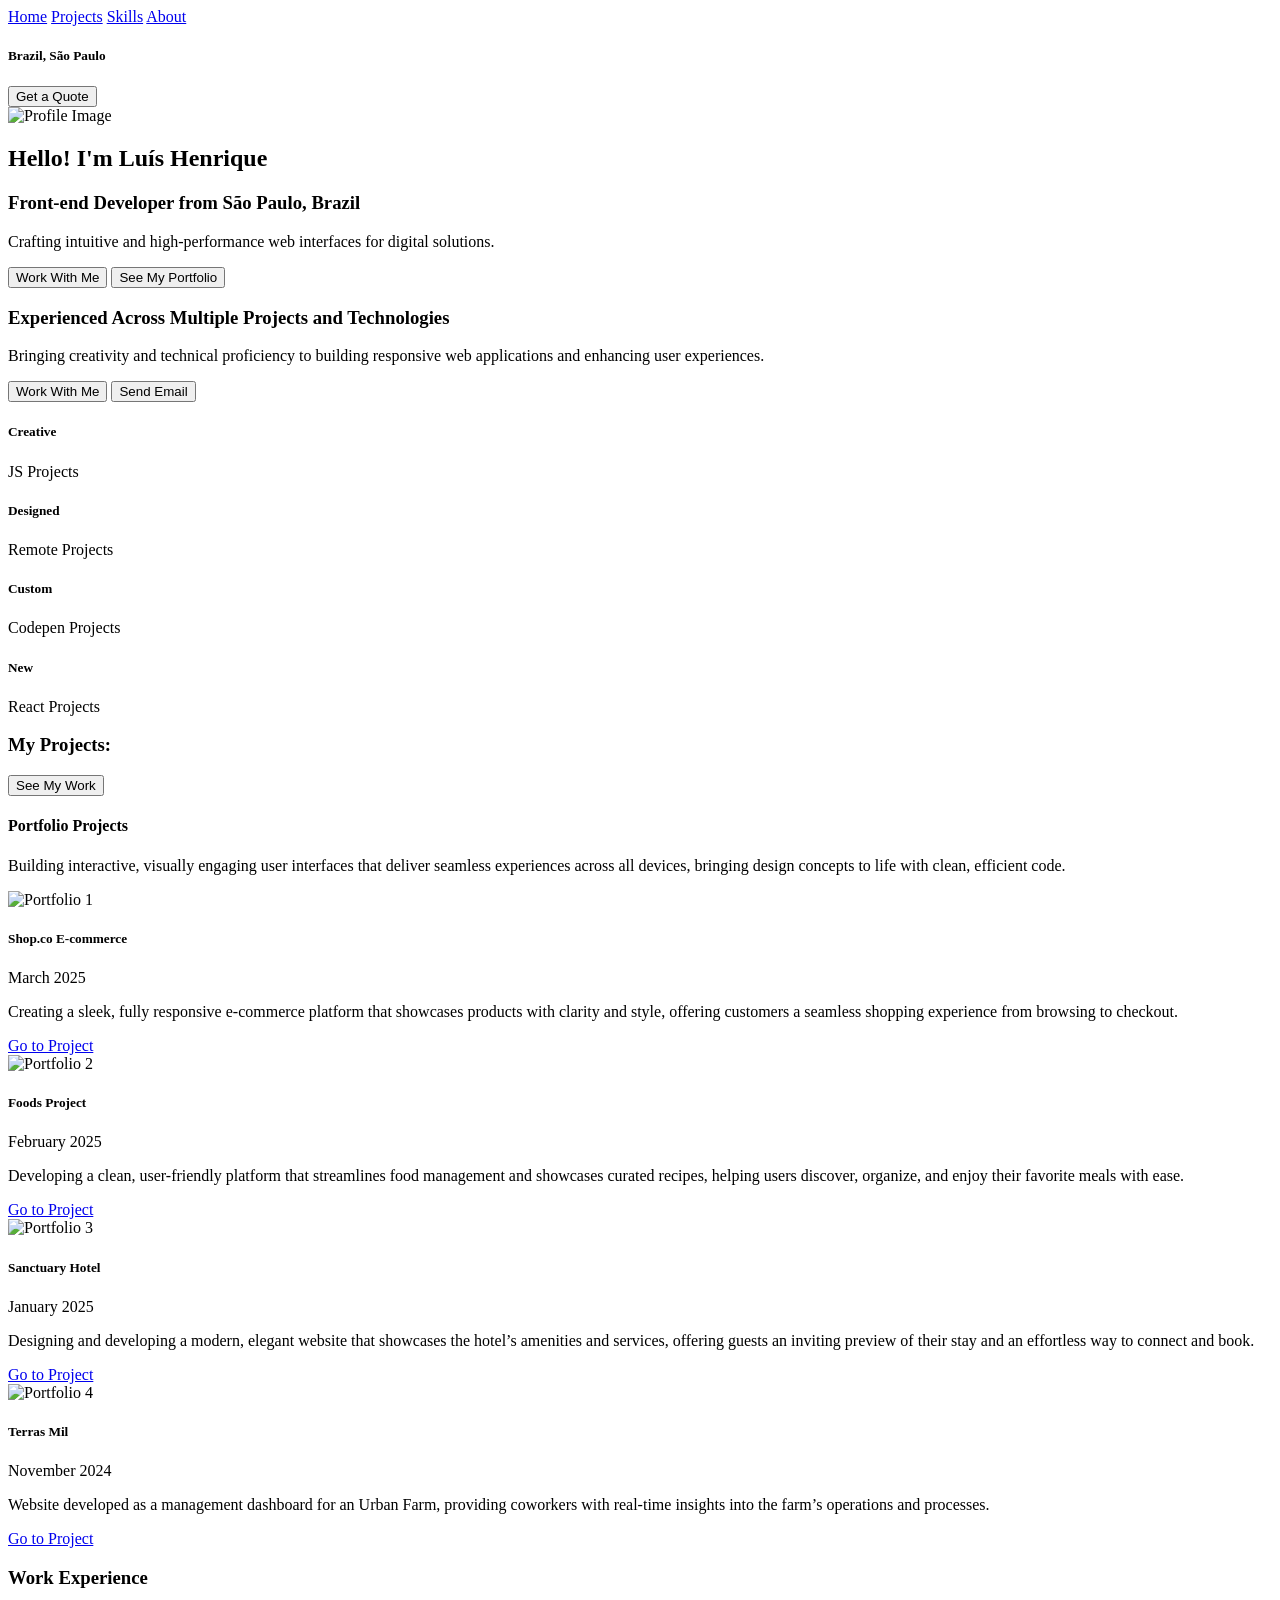
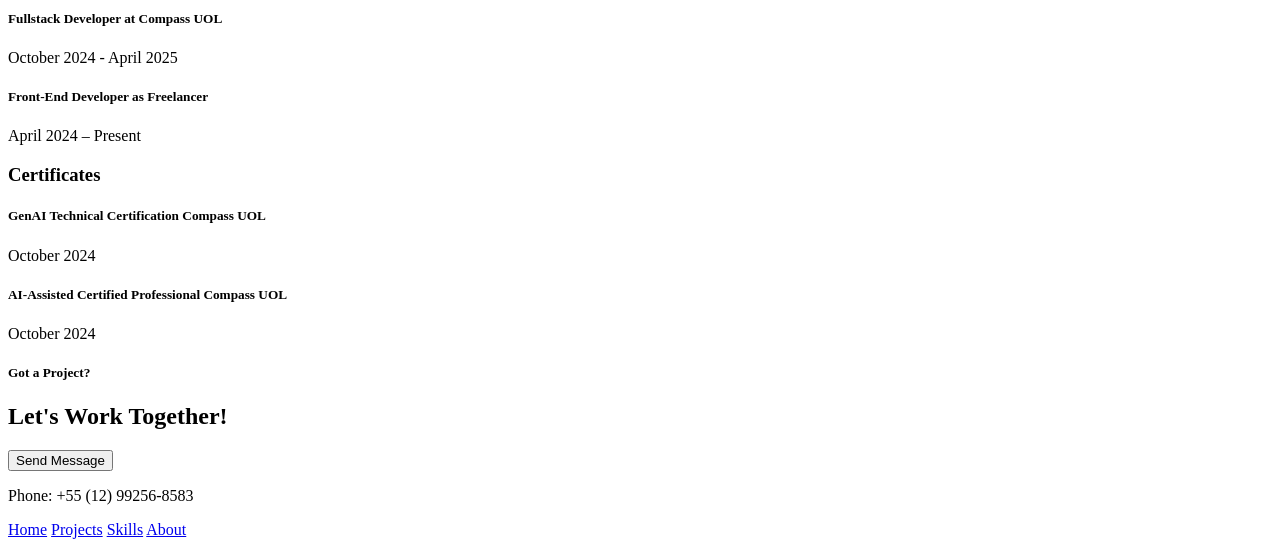
==== portifolio.html @ 3446989f "feat - adicionando estrutura do portifolio e fotos" ====
<!DOCTYPE html>
<html lang="en">
  <head>
    <meta charset="UTF-8" />
    <meta name="viewport" content="width=device-width, initial-scale=1.0" />
    <link
      rel="stylesheet"
      href="https://cdnjs.cloudflare.com/ajax/libs/remixicon/4.2.0/remixicon.min.css"
    />
    <link rel="stylesheet" href="style.css" />
    <title>Personal Portifolio</title>
  </head>

  <body>
    <nav class="navbar">
      <a href="#" class="navbar__logo"><i class="ri-code-s-slash-line"></i></a>

      <div class="navbar__menu">
        <a href="#home" class="navbar__link">Home</a>
        <a href="#showcase" class="navbar__link">Projects</a>
        <a href="#skills" class="navbar__link">Skills</a>
        <a href="#about" class="navbar__link">About</a>
      </div>

      <div class="navbar__actions">
        <div class="navbar__location">
          <h5>Brazil, São Paulo</h5>
        </div>
        <button class="btn">Get a Quote</button>
      </div>
    </nav>

    <section class="hero" id="home">
      <div class="hero__content">
        <img src="assets/profile.jpg" alt="Profile Image" class="hero__image" />
        <h2>Hello! I'm Luís Henrique</h2>
      </div>

      <div class="hero__intro">
        <h3>Front-end Developer from São Paulo, Brazil</h3>
        <p>
          Crafting intuitive and high-performance web interfaces for digital
          solutions.
        </p>
        <div class="hero__actions">
          <button class="btn">Work With Me</button>
          <button class="btn btn--secondary">See My Portfolio</button>
        </div>
      </div>

      <div class="hero__socials">
        <a href="https://www.instagram.com/oluisvi" target="_blank"
          ><i class="ri-instagram-line"></i
        ></a>
        <a href="https://github.com/oluisvi/Portifolio" target="_blank"
          ><i class="ri-github-line"></i
        ></a>
        <a href="https://www.linkedin.com/in/oluisvi/" target="_blank"
          ><i class="ri-linkedin-box-line"></i
        ></a>
      </div>
    </section>

    <section class="skills" id="skills">
      <div class="skills__desc">
        <h3>Experienced Across Multiple Projects and Technologies</h3>
        <p>
          Bringing creativity and technical proficiency to building responsive
          web applications and enhancing user experiences.
        </p>

        <div class="skills__actions">
          <button class="btn">Work With Me</button>
          <button class="btn btn--secondary">Send Email</button>
        </div>
      </div>

      <div class="skills__stats">
        <i class="ri-codepen-line"></i>
        <div class="skill__info">
          <h5>Creative</h5>
          <p>JS Projects</p>
        </div>
        <i class="ri-reactjs-line"></i>
        <div class="skill__info">
          <h5>Designed</h5>
          <p>Remote Projects</p>
        </div>
        <div class="skill__info">
          <h5>Custom</h5>
          <p>Codepen Projects</p>
        </div>
        <i class="ri-rocket-line"></i>
        <div class="skill__info">
          <h5>New</h5>
          <p>React Projects</p>
        </div>
        <i class="ri-remote-control-line"></i>
      </section>

    <section class="showcase">
      <div class="showcase__header" id="showcase">
        <h3>My Projects:</h3>
        <button class="btn">See My Work</button>
      </div>

      <div class="showcase_categories">
        <section class="category">
          <div class="category__header">
            <div class="category__title">
              <i class="ri-macbook-line"></i>
              <h4>Portfolio Projects</h4>
            </div>
            <div class="category__desc">
              <p>
                Building interactive, visually engaging user interfaces that
                deliver seamless experiences across all devices, bringing design
                concepts to life with clean, efficient code.
              </p>
              <a href="#"><i class="ri-share-circle-line"></i></a>
            </div>
          </div>

          <div class="category__projects">
            <div class="project-card">
              <img
                src="assets/shop-co.png"
                alt="Portfolio 1"
                class="project-card__image"
              />
              <div class="project-card__info">
                <h5>Shop.co E-commerce</h5>
                <p>March 2025</p>
              </div>
              <p class="project-card__desc">
                Creating a sleek, fully responsive e-commerce platform that
                showcases products with clarity and style, offering customers a
                seamless shopping experience from browsing to checkout.
              </p>
              <a
                class="btn"
                href="https://shop-co-ecommerce-three.vercel.app/"
                target="_blank"
                >Go to Project</a
              >
            </div>
            <div class="project-card">
              <img
                src="assets/foods.png"
                alt="Portfolio 2"
                class="project-card__image"
              />
              <div class="project-card__info">
                <h5>Foods Project</h5>
                <p>February 2025</p>
              </div>
              <p class="project-card__desc">
                Developing a clean, user-friendly platform that streamlines food
                management and showcases curated recipes, helping users
                discover, organize, and enjoy their favorite meals with ease.
              </p>
              <a
                class="btn"
                href="https://foodsprojectdemo.netlify.app/"
                target="_blank"
                >Go to Project</a
              >
            </div>
            <div class="project-card">
              <img
                src="assets/sanctuary.png"
                alt="Portfolio 3"
                class="project-card__image"
              />
              <div class="project-card__info">
                <h5>Sanctuary Hotel</h5>
                <p>January 2025</p>
              </div>
              <p class="project-card__desc">
                Designing and developing a modern, elegant website that
                showcases the hotel’s amenities and services, offering guests an
                inviting preview of their stay and an effortless way to connect
                and book.
              </p>
              <a
                class="btn"
                href="https://sanctuaryhotel.my.canva.site/"
                target="_blank"
                >Go to Project</a
              >
            </div>
            <div class="project-card">
              <img
                src="assets/fazenda.jpeg"
                alt="Portfolio 4"
                class="project-card__image"
              />
              <div class="project-card__info">
                <h5>Terras Mil</h5>
                <p>November 2024</p>
              </div>
              <p class="project-card__desc">
                Website developed as a management dashboard for an Urban Farm,
                providing coworkers with real-time insights into the farm’s
                operations and processes.
              </p>
              <a
                class="btn"
                href="https://oluisvi.github.io/pim/dashboard.html"
                target="_blank"
                >Go to Project</a
              >
            </div>
          </div>
        </section>
      </div>
    </section>

    <section class="career">
      <div class="career__jobs">
        <h3 id="about">Work Experience</h3>
        <div class="job">
          <i class="ri-pen-nib-line"></i>
          <div class="job__info">
            <h5>Fullstack Developer at <span>Compass UOL</span></h5>
            <p>October 2024 - April 2025</p>
          </div>
        </div>
        <div class="job">
          <i class="ri-reactjs-fill"></i>
          <div class="job__info">
            <h5>Front-End Developer as <span>Freelancer</span></h5>
            <p>April 2024 – Present</p>
          </div>
        </div>
      </div>

      <div class="career__awards">
        <h3>Certificates</h3>
        <div class="award">
          <div>
            <i class="ri-medal-fill"></i>
            <div class="award__info">
              <h5>GenAI Technical Certification <span>Compass UOL</span></h5>
              <p>October 2024</p>
            </div>
          </div>
          <a href="#"><i class="ri-external-link-line"></i></a>
        </div>
        <div class="award">
          <div>
            <i class="ri-medal-fill"></i>
            <div class="award__info">
              <h5>
                AI-Assisted Certified Professional <span>Compass UOL</span>
              </h5>
              <p>October 2024</p>
            </div>
          </div>
          <a href="#"><i class="ri-external-link-line"></i></a>
        </div>
      </div>
    </section>

    <section class="contact">
      <h5>Got a Project?</h5>
      <h2>Let's Work Together!</h2>
      <button class="btn">Send Message</button>
      <p>Phone: <span>+55 (12) 99256-8583</span></p>
    </section>

    <footer class="footer">
      <div class="footer__links">
        <a href="#home">Home</a>
        <a href="#showcase">Projects</a>
        <a href="#skills">Skills</a>
        <a href="#about">About</a>
      </div>
    </footer>
  </body>
</html>
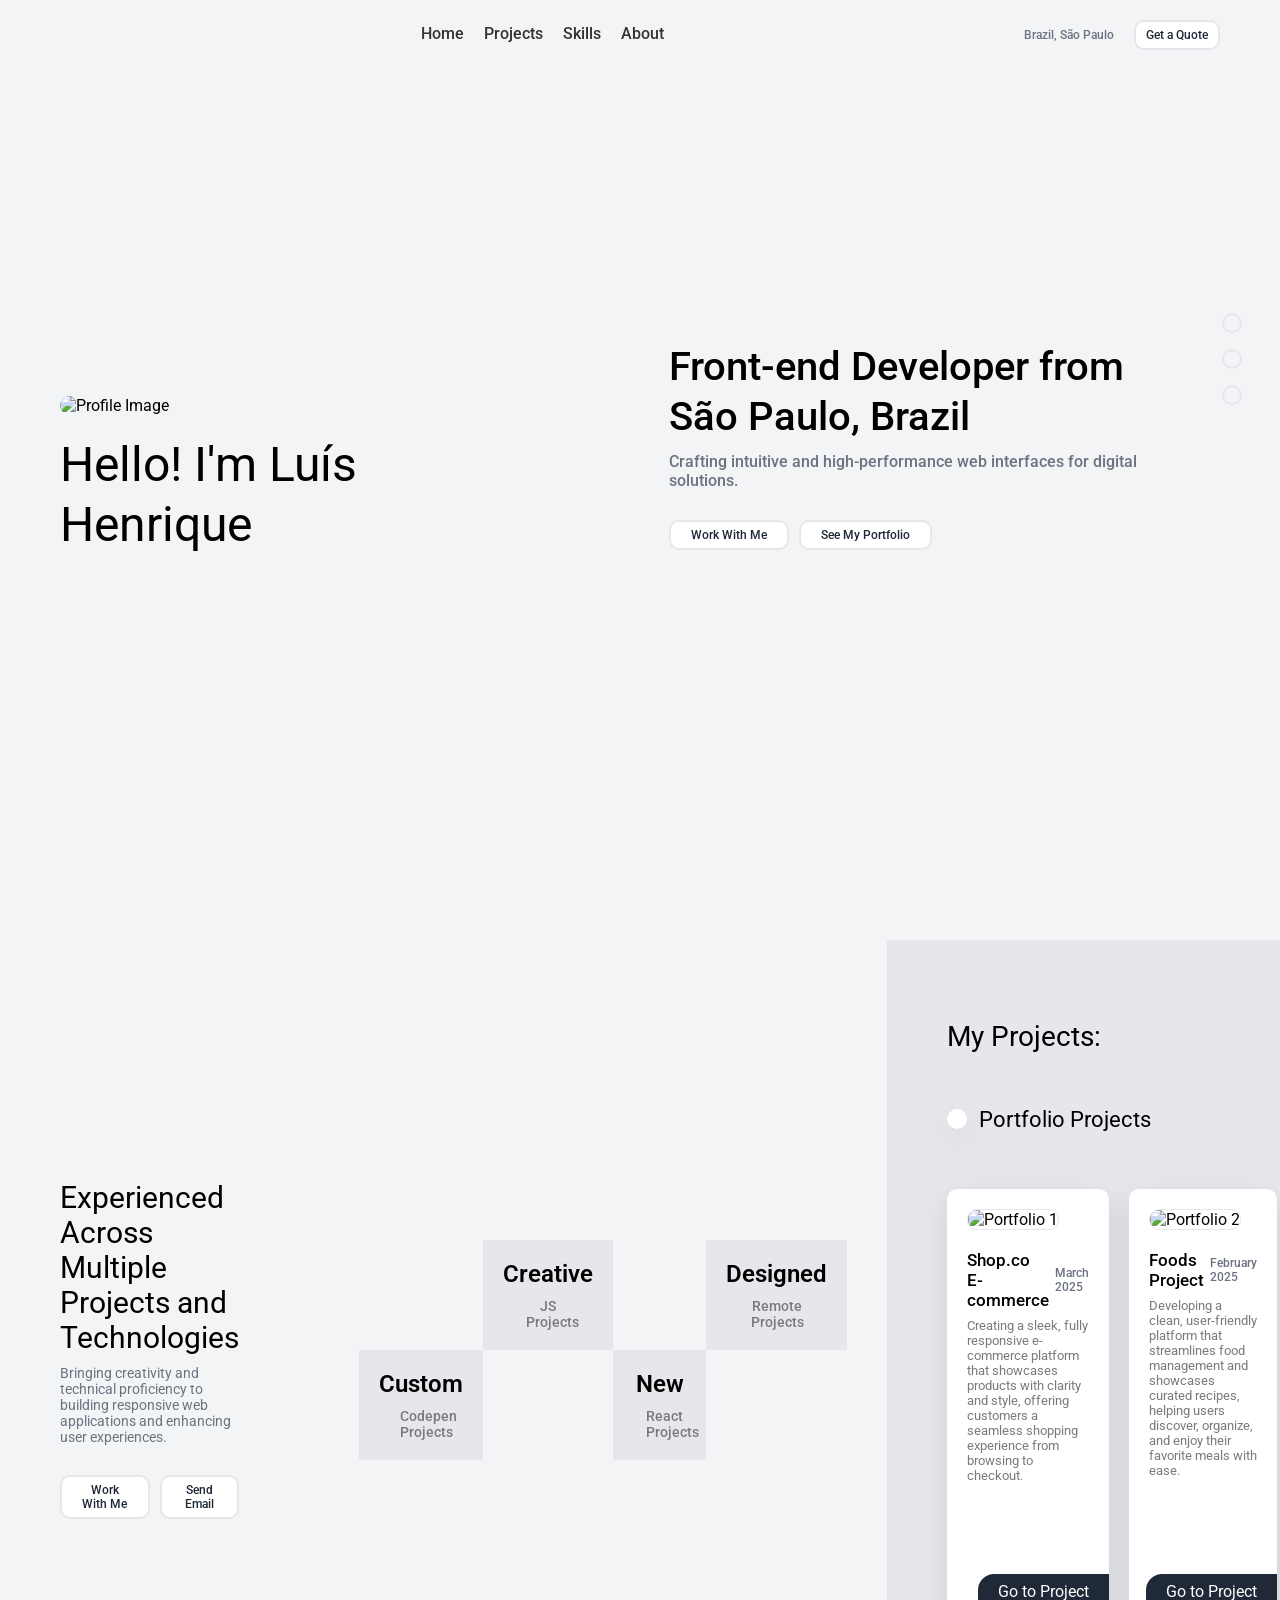
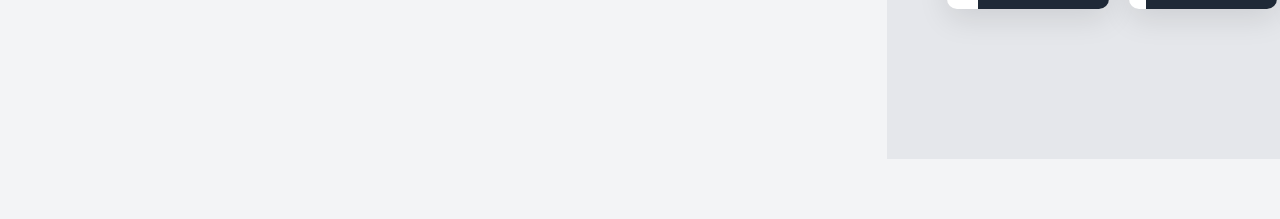
==== commit 5319f867: "feat/refactor - adicionando código aos arquivos e ogranizando seções" ====
--- a/portifolio.html
+++ b/portifolio.html
@@ -75,7 +75,7 @@
         </div>
       </div>
 
-      <div class="skills__stats">
+      <article class="skills__stats">
         <i class="ri-codepen-line"></i>
         <div class="skill__info">
           <h5>Creative</h5>
@@ -96,7 +96,7 @@
           <p>React Projects</p>
         </div>
         <i class="ri-remote-control-line"></i>
-      </section>
+      </article>
 
     <section class="showcase">
       <div class="showcase__header" id="showcase">
--- a/style.css
+++ b/style.css
@@ -0,0 +1,742 @@
+@import url("https://fonts.googleapis.com/css2?family=Roboto:ital,wght@0,100;0,300;0,400;0,500;0,700;0,900;1,100;1,300;1,400;1,500;1,700;1,900&display=swap");
+
+* {
+  margin: 0;
+  padding: 0;
+  box-sizing: border-box;
+  font-family: "Roboto", sans-serif;
+}
+
+a {
+  text-decoration: none;
+  color: #1f2937;
+}
+
+img {
+  object-fit: cover;
+}
+
+body {
+  background: #f3f4f6;
+}
+html {
+  scroll-behavior: smooth;
+}
+
+.btn {
+  border: 2px solid #e5e7eb;
+  background: #fff;
+  color: #1f2937;
+  cursor: pointer;
+  border-radius: 10px;
+  transition: all 0.5s ease;
+}
+
+.btn:hover {
+  border-color: #1f2937;
+  background: #1f2937;
+  color: #fff;
+}
+
+.btn--secondary {
+  color: #1f2937;
+  background: #fff;
+  border: 2px solid #e5e7eb;
+}
+
+.btn--secondary:hover,
+.hero__socials a:hover {
+  border-color: #1f2937;
+  background: #1f2937;
+  color: #fff;
+}
+
+.navbar {
+  display: flex;
+  align-items: center;
+  justify-content: space-between;
+  padding: 20px 60px;
+}
+
+.navbar__logo {
+  display: flex;
+  align-items: center;
+  font-weight: 500;
+  gap: 10px;
+}
+
+.navbar__logo i {
+  font-size: 30px;
+}
+
+.navbar__menu,
+.footer__links {
+  display: flex;
+  gap: 20px;
+}
+
+.navbar__link,
+.footer__links a {
+  font-size: 14px;
+  font-weight: 500;
+  transition: all 0.5s ease;
+}
+
+.navbar__link:hover,
+.footer__links a:hover {
+  color: #000;
+}
+.navbar__link {
+  position: relative;
+  display: inline-block;
+  text-decoration: none;
+  color: #333;
+  font-size: 1rem;
+  padding-bottom: 4px; /* Espaço para a linha */
+}
+
+.navbar__link::after {
+  content: "";
+  position: absolute;
+  left: 0;
+  bottom: 0;
+  height: 2px;
+  width: 0;
+  background-color: #333; /* Cor da linha */
+  transition: width 0.3s ease;
+}
+
+.navbar__link:hover::after {
+  width: 100%;
+}
+
+.navbar__actions {
+  display: flex;
+  align-items: center;
+  gap: 20px;
+}
+
+.navbar__location h5 {
+  font-weight: 500;
+  color: #6b7280;
+  font-size: 12px;
+}
+
+.navbar__location p {
+  font-size: 11px;
+  font-weight: 600;
+}
+
+.navbar__actions .btn {
+  padding: 6px 10px;
+  font-size: 12px;
+  font-weight: 500;
+}
+
+.hero {
+  position: relative;
+  display: flex;
+  align-items: center;
+  justify-content: space-between;
+  padding: 100px 60px;
+  gap: 60px;
+  height: 90vh;
+}
+
+.hero__content,
+.hero__intro {
+  width: 50%;
+}
+
+.hero__image {
+  width: 340px;
+  height: 340px;
+  border-radius: 10px;
+}
+
+.hero__content h2 {
+  font-size: 48px;
+  line-height: 60px;
+  font-weight: 400;
+  margin-top: 20px;
+  width: 90%;
+}
+
+.hero__intro {
+  padding-right: 40px;
+  padding-bottom: 5%;
+}
+
+.hero__intro h3 {
+  font-weight: 500;
+  font-size: 40px;
+  line-height: 50px;
+  margin-bottom: 10px;
+}
+
+.hero__intro p {
+  color: #6b7280;
+  font-weight: 500;
+  margin-bottom: 30px;
+}
+
+.hero__actions,
+.skills__actions {
+  display: flex;
+  gap: 10px;
+}
+
+.hero__actions .btn,
+.skills__actions .btn {
+  padding: 6px 20px;
+  font-size: 12px;
+  font-weight: 500;
+}
+
+.hero__socials {
+  position: absolute;
+  display: flex;
+  flex-direction: column;
+  gap: 16px;
+  right: 3%;
+  top: 30%;
+}
+
+.hero__socials a {
+  display: flex;
+  align-items: center;
+  justify-content: center;
+  font-size: 20px;
+  border: 2px solid #e5e7eb;
+  padding: 8px;
+  border-radius: 50%;
+  transition: all 0.5s ease;
+}
+
+.skills {
+  padding: 60px;
+  display: flex;
+  align-items: center;
+  gap: 40px;
+}
+
+.skills__desc,
+.skills__stats {
+  width: 50%;
+}
+
+.skills__desc {
+  padding-right: 80px;
+}
+
+.skills__desc h3 {
+  font-size: 30px;
+  font-weight: 400;
+  margin-bottom: 10px;
+}
+
+.skills__desc p {
+  color: #6b7280;
+  font-size: 14px;
+  margin-bottom: 30px;
+}
+
+.skills__stats {
+  display: grid;
+  grid-template-columns: 1fr 1fr 1fr 1fr;
+}
+
+.skills__stats i {
+  font-size: 60px;
+  display: flex;
+  align-items: center;
+  justify-content: center;
+  padding: 20px 0;
+}
+
+.skill__info {
+  background: #e5e7eb;
+  display: flex;
+  flex-direction: column;
+  align-items: center;
+  justify-content: center;
+  padding: 20px;
+}
+
+.skill__info h5 {
+  text-align: center;
+  font-size: 24px;
+  font-weight: 600;
+  margin-bottom: 10px;
+}
+
+.skill__info p {
+  width: 50%;
+  text-align: center;
+  font-size: 14px;
+  color: #7a7a7a;
+  font-weight: 500;
+}
+
+.showcase {
+  padding: 80px 60px 50px;
+  background: #e5e7eb;
+}
+
+.showcase__header {
+  display: flex;
+  align-items: center;
+  justify-content: space-between;
+  margin-bottom: 36px;
+}
+
+.showcase__header h3 {
+  font-size: 28px;
+  font-weight: 400;
+}
+
+.showcase__header .btn {
+  font-size: 13px;
+  padding: 5px 16px;
+  color: #fff;
+  background: #1f2937;
+  border-color: #1f2937;
+}
+
+.showcase_categories .category:first-child {
+  margin-bottom: 100px;
+}
+
+.category__header {
+  display: flex;
+  align-items: center;
+}
+
+.category__title,
+.category__desc {
+  width: 50%;
+  display: flex;
+  align-items: center;
+}
+
+.category__title {
+  gap: 12px;
+}
+
+.category__title h4 {
+  font-size: 22px;
+  font-weight: 400;
+}
+
+.category__title i {
+  background: #fff;
+  display: flex;
+  align-items: center;
+  justify-content: center;
+  padding: 10px;
+  border-radius: 50%;
+  box-shadow: 0 10px 30px rgba(0, 0, 0, 0.1);
+}
+
+.category__desc {
+  gap: 40px;
+  justify-content: space-between;
+}
+
+.category__desc p {
+  font-size: 13px;
+  color: #6b7280;
+  font-weight: 500;
+}
+
+.category__desc a {
+  font-size: 22px;
+}
+
+.category__projects {
+  margin-top: 40px;
+  display: flex;
+  gap: 20px;
+}
+
+.project-card {
+  position: relative;
+  width: 25%;
+  height: 420px;
+  padding: 20px;
+  background: #fff;
+  border-radius: 10px;
+  box-shadow: 0 10px 30px rgba(0, 0, 0, 0.1);
+  transition: transform 0.4s cubic-bezier(0.4, 0, 0.2, 1),
+    box-shadow 0.4s cubic-bezier(0.4, 0, 0.2, 1), background-color 0.4s;
+  will-change: transform, box-shadow;
+  transform: translateZ(0);
+}
+.project-card:hover {
+  transform: translateY(-8px) scale(1);
+  box-shadow: 0 12px 24px rgba(0, 0, 0, 0.15);
+  background-color: #fafafa;
+}
+
+.project-card__image {
+  width: 100%;
+  height: 200px;
+  border-radius: 10px;
+  object-position: top center;
+  border: 1px solid #e5e7eb;
+  margin-bottom: 20px;
+}
+
+.project-card__info {
+  display: flex;
+  align-items: center;
+  justify-content: space-between;
+  gap: 6px;
+  margin-bottom: 8px;
+}
+
+.project-card__info h5 {
+  font-size: 17px;
+  font-weight: 500;
+}
+
+.project-card__info p {
+  font-size: 12px;
+  color: #6b7280;
+  font-weight: 500;
+}
+
+.project-card__desc {
+  font-size: 13px;
+  color: #7a7a7a;
+  margin-bottom: 30px;
+}
+
+.project-card .btn {
+  position: absolute;
+  bottom: 0;
+  right: 0;
+  padding: 8px 20px;
+  border-radius: 16px 0 10px 0;
+  border: none;
+  color: #fff;
+  background: #1f2937;
+}
+
+.project-card .btn:hover {
+  background: #000;
+}
+
+.career {
+  padding: 60px 60px 80px;
+  display: flex;
+  align-items: center;
+  gap: 100px;
+}
+
+.career__jobs,
+.career__awards {
+  width: 50%;
+  display: flex;
+  flex-direction: column;
+  gap: 20px;
+}
+
+.career h3 {
+  font-size: 32px;
+  font-weight: 400;
+  margin-bottom: 20px;
+}
+
+.job,
+.award {
+  display: flex;
+  align-items: center;
+  gap: 20px;
+  padding-bottom: 20px;
+  border-bottom: 2px solid #e5e7eb;
+}
+
+.job i,
+.award div i {
+  font-size: 20px;
+  padding: 10px;
+  background: #fff;
+  border-radius: 10px;
+  font-weight: bold;
+  box-shadow: 0 10px 30px rgba(0, 0, 0, 0.1);
+}
+
+.award {
+  justify-content: space-between;
+}
+
+.award > div {
+  display: flex;
+  align-items: center;
+  gap: 20px;
+}
+
+.job__info h5,
+.award__info h5 {
+  font-size: 15px;
+  font-weight: 500;
+}
+
+.job__info h5 span,
+.award__info h5 span {
+  font-weight: 600;
+}
+
+.job__info p,
+.award__info p {
+  font-size: 13px;
+  color: #6b7280;
+  font-weight: 500;
+}
+
+.award a i {
+  font-size: 24px;
+}
+
+.contact {
+  text-align: center;
+  padding: 60px;
+}
+
+.contact h5 {
+  font-size: 16px;
+  font-weight: 500;
+  margin-bottom: 12px;
+}
+
+.contact h2 {
+  font-size: 36px;
+  font-weight: 500;
+  margin-bottom: 20px;
+}
+
+.contact .btn {
+  padding: 6px 20px;
+  border: 2px solid #1f2937;
+  color: #fff;
+  background: #1f2937;
+  margin-bottom: 14px;
+}
+
+.contact p {
+  color: #6b7280;
+  font-size: 14px;
+  font-weight: 500;
+}
+
+.contact p span {
+  color: #1f2937;
+  font-weight: 600;
+  font-size: 13px;
+}
+
+.footer {
+  padding: 20px 60px;
+  display: flex;
+  align-items: center;
+  justify-content: center;
+}
+
+@media screen and (max-width: 1230px) {
+  .hero__image {
+    width: 100%;
+  }
+
+  .hero__content h2 {
+    font-size: 38px;
+    text-align: center;
+  }
+
+  .hero__intro h3 {
+    font-size: 30px;
+  }
+
+  .hero__intro p {
+    font-size: 15px;
+  }
+
+  .skills__desc {
+    padding-right: 20px;
+  }
+
+  .skills__desc h3 {
+    font-size: 26px;
+  }
+
+  .skills__stats i {
+    font-size: 50px;
+  }
+
+  .skill__info h5 {
+    font-size: 20px;
+  }
+
+  .skill__info p {
+    font-size: 12px;
+    width: 100%;
+  }
+
+  .category__title {
+    width: 40%;
+  }
+
+  .category__desc {
+    width: 60%;
+  }
+
+  .category__projects {
+    flex-wrap: wrap;
+  }
+
+  .project-card {
+    width: 48%;
+  }
+}
+
+@media screen and (max-width: 992px) {
+  .navbar {
+    padding: 20px 30px;
+  }
+
+  .hero {
+    padding: 100px 30px 40px;
+  }
+  .hero__intro{
+    padding-left: 10%;
+  }
+  .hero__intro h3 {
+    font-size: 22px;
+    line-height: 34px;
+    padding-left: 5%;
+    text-align: center;
+  }
+
+  .hero__intro p {
+    font-size: 13px;
+    text-align: center;
+    padding-left: 5%;
+  }
+  .hero__actions {
+    width: 100%;
+    justify-content: center;
+    display: flex;
+  }
+
+  .hero__socials {
+    top: 20%;
+    display: flex;
+    flex-direction: row;
+  }
+
+  .skills {
+    flex-direction: column;
+    padding: 60px 30px 80px;
+  }
+
+  .skills__desc,
+  .skills__stats,
+  .category__title,
+  .category__desc,
+  .career__jobs,
+  .career__awards {
+    width: 100%;
+  }
+
+  .skills__desc {
+    padding-right: 0;
+    flex-direction: column;
+    display: flex;
+    justify-content: center;
+    align-items: center;
+    text-align: center;
+  }
+
+  .showcase {
+    padding: 80px 30px 100px;
+  }
+
+  .category__header {
+    flex-direction: column;
+  }
+
+  .category__title {
+    margin-bottom: 20px;
+  }
+
+  .career {
+    padding: 60px 30px 80px;
+    flex-direction: column;
+    gap: 60px;
+  }
+
+  .footer {
+    padding: 20px 30px;
+  }
+}
+
+@media screen and (max-width: 768px) {
+  .navbar__actions {
+    display: none;
+  }
+
+  .hero {
+    flex-direction: column;
+    height: auto;
+    padding: 40px 30px 0px;
+    gap: 30px;
+  }
+
+  .hero__content,
+  .hero__intro {
+    width: 100%;
+  }
+
+  .hero__content h2 {
+    width: 100%;
+    font-size: 30px;
+  }
+
+  .hero__socials {
+    position: relative;
+    flex-direction: row;
+    right: auto;
+    margin-top: 10px;
+  }
+  .skills__stats {
+    display: flex;
+    flex-direction: column;
+    flex-wrap: wrap;
+  }
+
+  .showcase__header h3 {
+    font-size: 24px;
+  }
+
+  .category__title h4 {
+    font-size: 20px;
+  }
+
+  .project-card {
+    width: 100%;
+    height: 500px;
+  }
+
+  .project-card__image {
+    height: 300px;
+  }
+
+  .career h3 {
+    font-size: 26px;
+  }
+
+  .footer {
+    flex-direction: column-reverse;
+    gap: 16px;
+  }
+}
